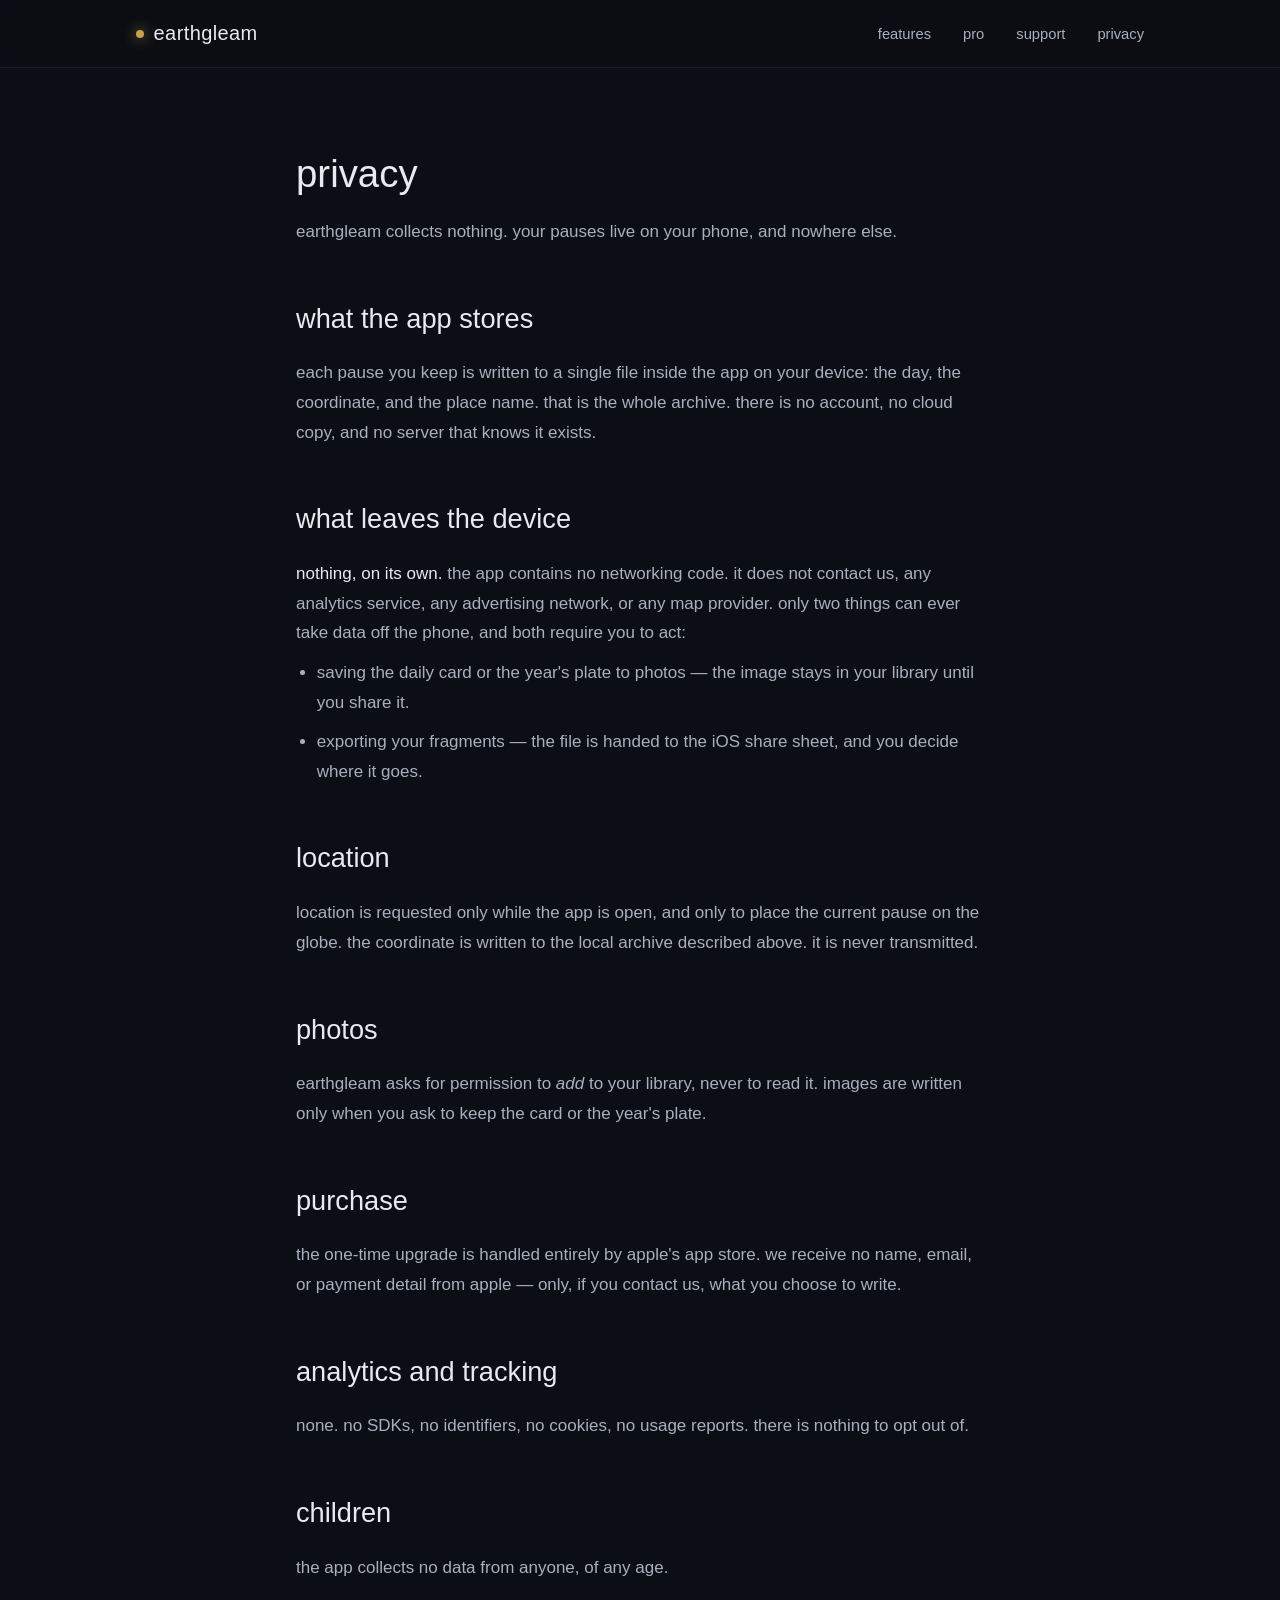
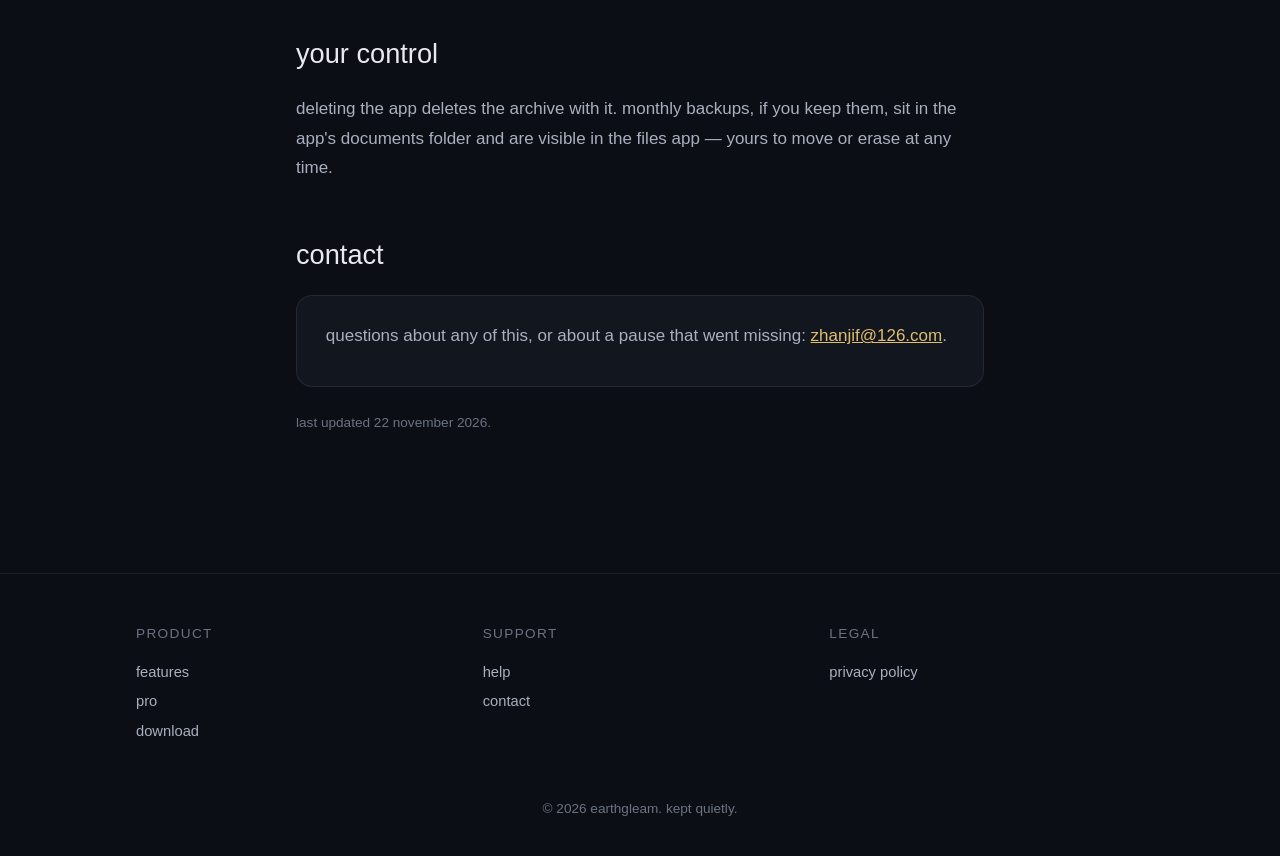
==== privacy.html @ 18e2ce96 "first light - the quiet landing page: globe, pro, privacy, support" ====
<!DOCTYPE html>
<html lang="en">
<head>
    <meta charset="utf-8">
    <meta name="viewport" content="width=device-width, initial-scale=1">
    <meta name="description" content="Earthgleam collects nothing. Your pauses live on your phone, and nowhere else.">
    <title>privacy — earthgleam</title>
    <link rel="stylesheet" href="css/style.css">
</head>
<body>
    <header>
        <nav>
            <a href="index.html" class="logo"><span class="dot"></span>earthgleam</a>
            <ul class="nav-links">
                <li><a href="index.html#features">features</a></li>
                <li><a href="index.html#pro">pro</a></li>
                <li><a href="support.html">support</a></li>
                <li><a href="privacy.html">privacy</a></li>
            </ul>
        </nav>
    </header>

    <main class="support-container">
        <h1>privacy</h1>
        <p>earthgleam collects nothing. your pauses live on your phone, and nowhere else.</p>

        <h2>what the app stores</h2>
        <p>each pause you keep is written to a single file inside the app on your
        device: the day, the coordinate, and the place name. that is the whole
        archive. there is no account, no cloud copy, and no server that knows it
        exists.</p>

        <h2>what leaves the device</h2>
        <p><strong>nothing, on its own.</strong> the app contains no networking code.
        it does not contact us, any analytics service, any advertising network, or
        any map provider. only two things can ever take data off the phone, and both
        require you to act:</p>
        <ul>
            <li>saving the daily card or the year's plate to photos — the image stays in
            your library until you share it.</li>
            <li>exporting your fragments — the file is handed to the iOS share sheet,
            and you decide where it goes.</li>
        </ul>

        <h2>location</h2>
        <p>location is requested only while the app is open, and only to place the
        current pause on the globe. the coordinate is written to the local archive
        described above. it is never transmitted.</p>

        <h2>photos</h2>
        <p>earthgleam asks for permission to <em>add</em> to your library, never to
        read it. images are written only when you ask to keep the card or the year's
        plate.</p>

        <h2>purchase</h2>
        <p>the one-time upgrade is handled entirely by apple's app store. we receive
        no name, email, or payment detail from apple — only, if you contact us, what
        you choose to write.</p>

        <h2>analytics and tracking</h2>
        <p>none. no SDKs, no identifiers, no cookies, no usage reports. there is
        nothing to opt out of.</p>

        <h2>children</h2>
        <p>the app collects no data from anyone, of any age.</p>

        <h2>your control</h2>
        <p>deleting the app deletes the archive with it. monthly backups, if you keep
        them, sit in the app's documents folder and are visible in the files app —
        yours to move or erase at any time.</p>

        <h2>contact</h2>
        <div class="contact-box">
            <p>questions about any of this, or about a pause that went missing:
            <a href="mailto:zhanjif@126.com">zhanjif@126.com</a>.</p>
        </div>
        <p style="color: var(--faint); font-size: 0.85rem; margin-top: 1.5rem;">last updated 22 november 2026.</p>
    </main>

    <footer>
        <div class="footer-content">
            <div class="footer-section">
                <h4>product</h4>
                <ul>
                    <li><a href="index.html#features">features</a></li>
                    <li><a href="index.html#pro">pro</a></li>
                    <li><a href="#">download</a></li>
                </ul>
            </div>
            <div class="footer-section">
                <h4>support</h4>
                <ul>
                    <li><a href="support.html">help</a></li>
                    <li><a href="mailto:zhanjif@126.com">contact</a></li>
                </ul>
            </div>
            <div class="footer-section">
                <h4>legal</h4>
                <ul>
                    <li><a href="privacy.html">privacy policy</a></li>
                </ul>
            </div>
        </div>
        <div class="footer-bottom">
            <p>© 2026 earthgleam. kept quietly.</p>
        </div>
    </footer>
</body>
</html>
---- css/style.css ----
:root {
  --night: #0b0e14;
  --night-2: #12161f;
  --night-3: #1a1f2b;
  --line: rgba(200, 162, 74, 0.16);
  --line-soft: rgba(255, 255, 255, 0.08);
  --ink: #e8eaf0;
  --dim: #a8b0bf;
  --faint: #6b7382;
  --star: #c8a24a;
  --star-bright: #e0be6e;
}

* { box-sizing: border-box; margin: 0; padding: 0; }

html { -webkit-text-size-adjust: 100%; scroll-behavior: smooth; }

body {
  background: var(--night);
  color: var(--ink);
  font-family: -apple-system, BlinkMacSystemFont, "SF Pro Text", "Helvetica Neue", Arial, sans-serif;
  font-weight: 300;
  line-height: 1.75;
  font-size: 17px;
}

/* ---------- nav ---------- */
header {
  position: sticky;
  top: 0;
  z-index: 10;
  background: rgba(11, 14, 20, 0.82);
  backdrop-filter: blur(14px);
  -webkit-backdrop-filter: blur(14px);
  border-bottom: 1px solid var(--line-soft);
}
nav {
  max-width: 66rem;
  margin: 0 auto;
  padding: 1rem 1.5rem;
  display: flex;
  align-items: center;
  justify-content: space-between;
}
.logo {
  color: var(--ink);
  text-decoration: none;
  font-weight: 200;
  font-size: 1.25rem;
  letter-spacing: 0.02em;
  display: flex;
  align-items: center;
  gap: 0.6rem;
}
.logo .dot {
  width: 8px; height: 8px; border-radius: 50%;
  background: var(--star);
  box-shadow: 0 0 14px 2px rgba(200, 162, 74, 0.45);
}
.nav-links {
  display: flex;
  gap: 2rem;
  list-style: none;
}
.nav-links a {
  color: var(--dim);
  text-decoration: none;
  font-size: 0.92rem;
  font-weight: 300;
  transition: color 150ms ease;
}
.nav-links a:hover { color: var(--ink); }

/* ---------- hero ---------- */
.hero {
  max-width: 66rem;
  margin: 0 auto;
  padding: 7rem 1.5rem 5rem;
  text-align: center;
}
.hero .mark {
  width: 12px; height: 12px; border-radius: 50%;
  background: var(--star);
  box-shadow: 0 0 26px 6px rgba(200, 162, 74, 0.35);
  margin: 0 auto 2.6rem;
  animation: breathe 4s ease-in-out infinite;
}
@keyframes breathe {
  0%, 100% { box-shadow: 0 0 20px 4px rgba(200, 162, 74, 0.3); }
  50% { box-shadow: 0 0 34px 9px rgba(200, 162, 74, 0.5); }
}
@media (prefers-reduced-motion: reduce) {
  .hero .mark { animation: none; }
}
.hero h1 {
  font-weight: 100;
  font-size: clamp(2.6rem, 6vw, 4.2rem);
  letter-spacing: -0.01em;
  line-height: 1.15;
}
.hero .lede {
  color: var(--dim);
  font-size: 1.15rem;
  max-width: 34rem;
  margin: 1.6rem auto 0;
}
.cta-row {
  margin-top: 2.8rem;
  display: flex;
  gap: 1rem;
  justify-content: center;
  flex-wrap: wrap;
}
.cta-button {
  display: inline-flex;
  align-items: center;
  gap: 0.6rem;
  padding: 0.85rem 1.8rem;
  border-radius: 999px;
  background: var(--star);
  color: var(--night);
  text-decoration: none;
  font-weight: 500;
  font-size: 0.98rem;
  transition: transform 150ms ease, background 150ms ease;
}
.cta-button:hover { background: var(--star-bright); transform: translateY(-1px); }
.cta-button.ghost {
  background: transparent;
  color: var(--dim);
  border: 1px solid var(--line-soft);
}
.cta-button.ghost:hover { color: var(--ink); border-color: var(--line); }

/* ---------- screenshots ---------- */
.shots {
  max-width: 72rem;
  margin: 0 auto;
  padding: 2rem 1.5rem 4rem;
}
.shots-grid {
  display: grid;
  grid-template-columns: repeat(auto-fit, minmax(150px, 1fr));
  gap: 1.1rem;
  align-items: start;
}
.shots-grid img {
  width: 100%;
  border-radius: 18px;
  border: 1px solid var(--line-soft);
  display: block;
}
.shots-wide {
  margin-top: 1.1rem;
  border-radius: 18px;
  border: 1px solid var(--line-soft);
  width: 100%;
  display: block;
}

/* ---------- sections ---------- */
section.block {
  max-width: 66rem;
  margin: 0 auto;
  padding: 4.5rem 1.5rem;
  border-top: 1px solid var(--line-soft);
}
.section-title {
  font-weight: 200;
  font-size: 1.9rem;
  text-align: center;
  margin-bottom: 0.5rem;
}
.section-sub {
  color: var(--faint);
  text-align: center;
  font-size: 0.95rem;
  margin-bottom: 3rem;
}

/* ---------- features ---------- */
.features-grid {
  display: grid;
  grid-template-columns: repeat(auto-fit, minmax(260px, 1fr));
  gap: 1.2rem;
}
.feature-card {
  background: var(--night-2);
  border: 1px solid var(--line-soft);
  border-radius: 16px;
  padding: 1.8rem 1.6rem;
  transition: border-color 200ms ease;
}
.feature-card:hover { border-color: var(--line); }
.feature-icon { font-size: 1.5rem; margin-bottom: 1rem; opacity: 0.9; }
.feature-card h3 {
  font-weight: 400;
  font-size: 1.02rem;
  margin-bottom: 0.5rem;
}
.feature-card p {
  color: var(--dim);
  font-size: 0.92rem;
}

/* ---------- pro ---------- */
.pro-wrap {
  display: flex;
  gap: 3rem;
  align-items: center;
  flex-wrap: wrap;
  justify-content: center;
}
.pro-copy { max-width: 30rem; }
.pro-copy h2 { font-weight: 200; font-size: 1.9rem; margin-bottom: 1rem; }
.pro-copy p { color: var(--dim); margin-bottom: 0.9rem; }
.pro-price {
  display: inline-block;
  margin-top: 1.2rem;
  padding: 0.5rem 1.3rem;
  border: 1px solid var(--line);
  border-radius: 999px;
  color: var(--star-bright);
  font-size: 0.95rem;
}
.pro-shot { max-width: 300px; }
.pro-shot img {
  width: 100%;
  border-radius: 20px;
  border: 1px solid var(--line-soft);
}

/* ---------- promise ---------- */
.promise {
  text-align: center;
}
.promise p {
  color: var(--dim);
  max-width: 38rem;
  margin: 0 auto 1rem;
}
.promise .quiet {
  color: var(--star-bright);
  font-size: 1.15rem;
}

/* ---------- support ---------- */
.support-container {
  max-width: 46rem;
  margin: 0 auto;
  padding: 4.5rem 1.5rem 5rem;
}
.support-container h1 { font-weight: 200; font-size: 2.4rem; margin-bottom: 0.6rem; }
.support-container > p { color: var(--dim); margin-bottom: 2.5rem; }
.support-container h2 {
  font-weight: 200;
  font-size: 1.7rem;
  margin: 3rem 0 1rem;
}
.support-container h3 {
  font-weight: 400;
  font-size: 1.05rem;
  margin: 2rem 0 0.6rem;
  color: var(--star-bright);
}
.support-container p, .support-container li { color: var(--dim); margin-bottom: 0.6rem; }
.support-container ul, .support-container ol { padding-left: 1.3rem; margin-bottom: 1rem; }
.support-container strong { color: var(--ink); font-weight: 500; }
.support-container a { color: var(--star-bright); }
.contact-box {
  background: var(--night-2);
  border: 1px solid var(--line-soft);
  border-radius: 16px;
  padding: 1.6rem 1.8rem;
  margin-top: 1rem;
}

/* ---------- footer ---------- */
footer {
  border-top: 1px solid var(--line-soft);
  margin-top: 3rem;
}
.footer-content {
  max-width: 66rem;
  margin: 0 auto;
  padding: 3rem 1.5rem 2rem;
  display: grid;
  grid-template-columns: repeat(auto-fit, minmax(150px, 1fr));
  gap: 2rem;
}
.footer-section h4 {
  font-weight: 400;
  font-size: 0.85rem;
  letter-spacing: 0.1em;
  text-transform: uppercase;
  color: var(--faint);
  margin-bottom: 0.7rem;
}
.footer-section ul { list-style: none; }
.footer-section a {
  color: var(--dim);
  text-decoration: none;
  font-size: 0.92rem;
}
.footer-section a:hover { color: var(--ink); }
.footer-bottom {
  text-align: center;
  color: var(--faint);
  font-size: 0.85rem;
  padding: 1.2rem 1.5rem 2.2rem;
}

@media (max-width: 640px) {
  .nav-links { gap: 1.1rem; }
  .nav-links a { font-size: 0.85rem; }
  .hero { padding-top: 4.5rem; }
}
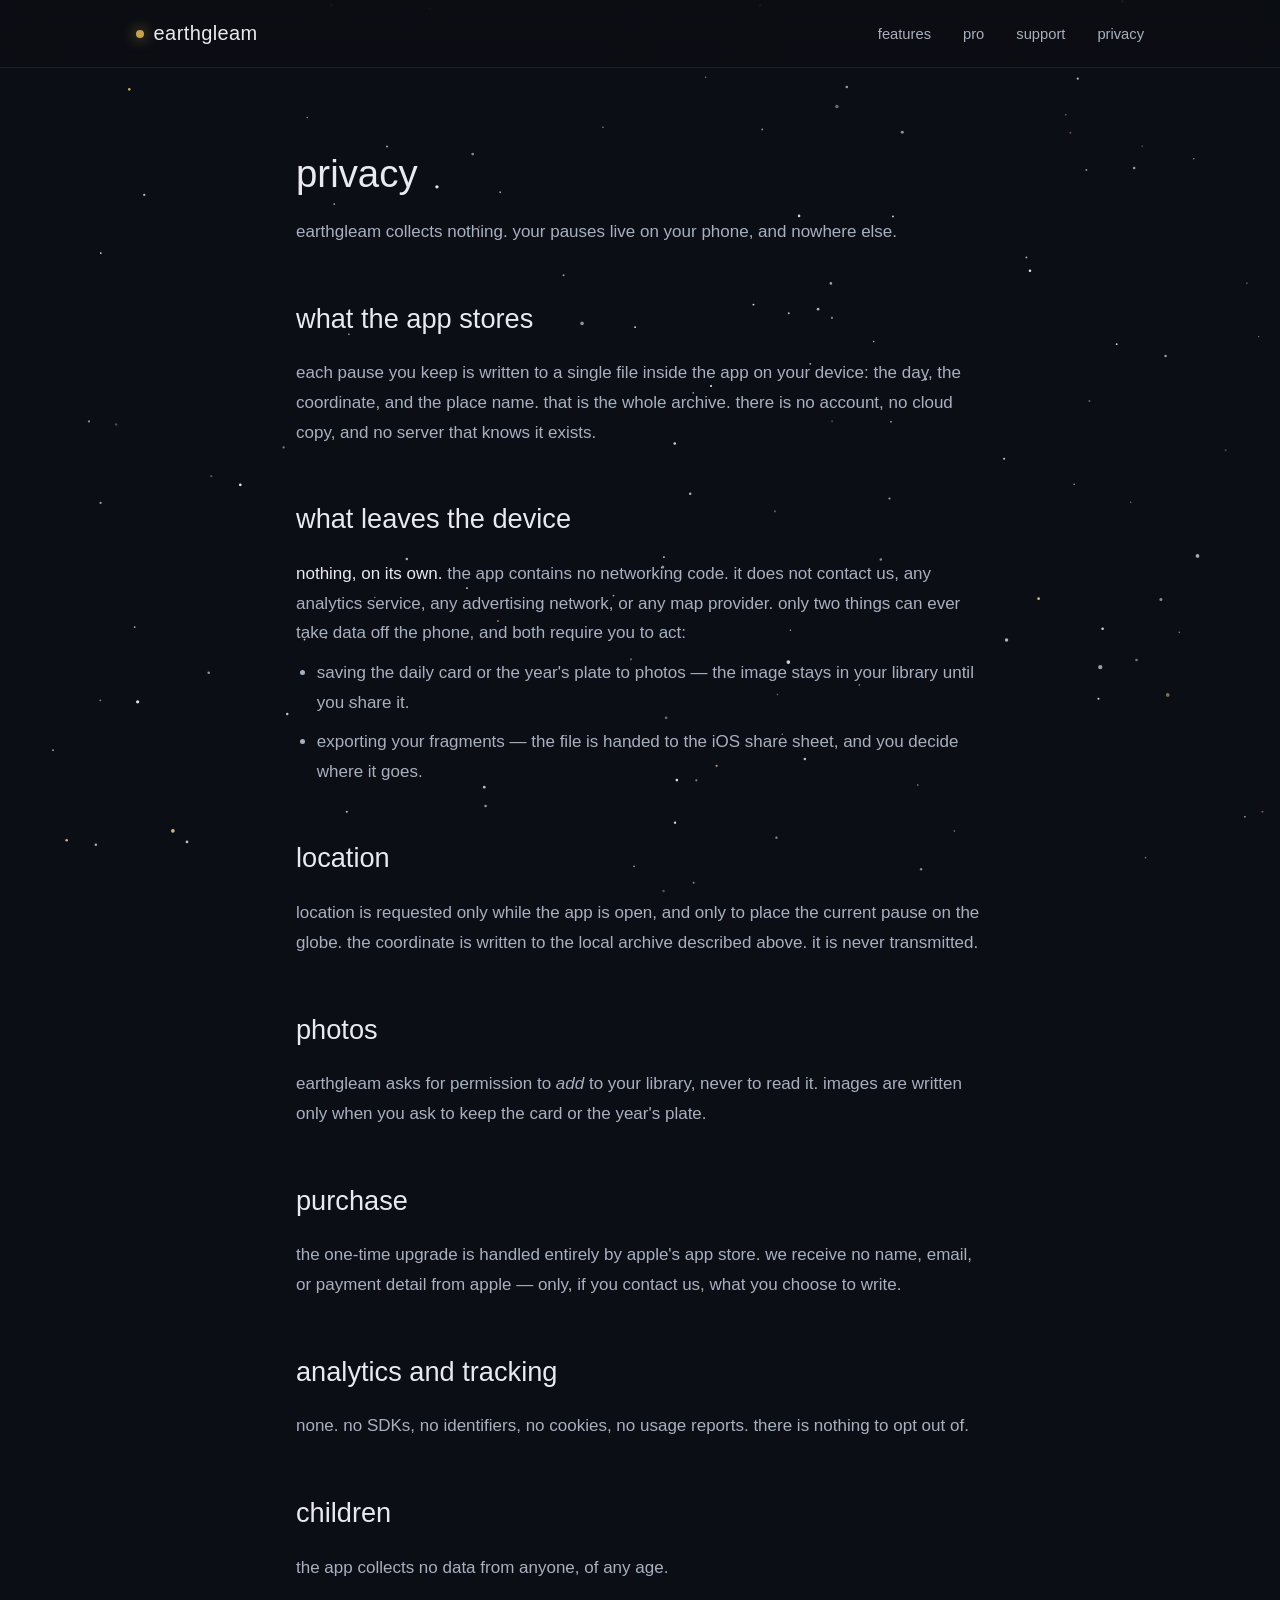
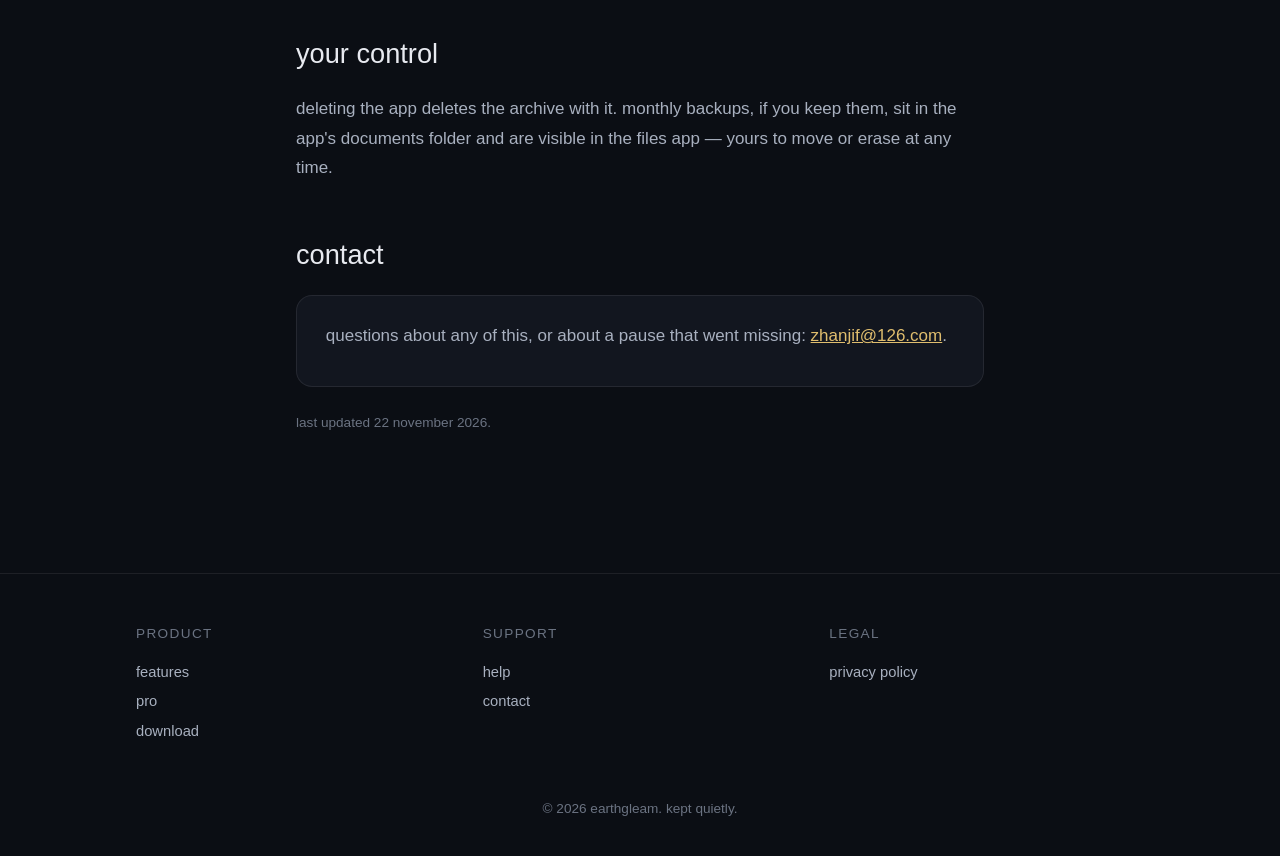
==== commit 50ad97f7: "sharper horizon, and a sky that breathes - 1920px landscape, twinkling stars behind the pages" ====
--- a/privacy.html
+++ b/privacy.html
@@ -8,6 +8,7 @@
     <link rel="stylesheet" href="css/style.css">
 </head>
 <body>
+    <canvas id="star-canvas" aria-hidden="true"></canvas>
     <header>
         <nav>
             <a href="index.html" class="logo"><span class="dot"></span>earthgleam</a>
@@ -105,5 +106,6 @@
             <p>© 2026 earthgleam. kept quietly.</p>
         </div>
     </footer>
+    <script src="js/stars.js"></script>
 </body>
 </html>
--- a/css/style.css
+++ b/css/style.css
@@ -315,3 +315,12 @@
   .nav-links a { font-size: 0.85rem; }
   .hero { padding-top: 4.5rem; }
 }
+
+/* ---------- starfield ---------- */
+#star-canvas {
+  position: fixed;
+  inset: 0;
+  z-index: 0;
+  pointer-events: none;
+}
+header, main, footer { position: relative; z-index: 1; }
